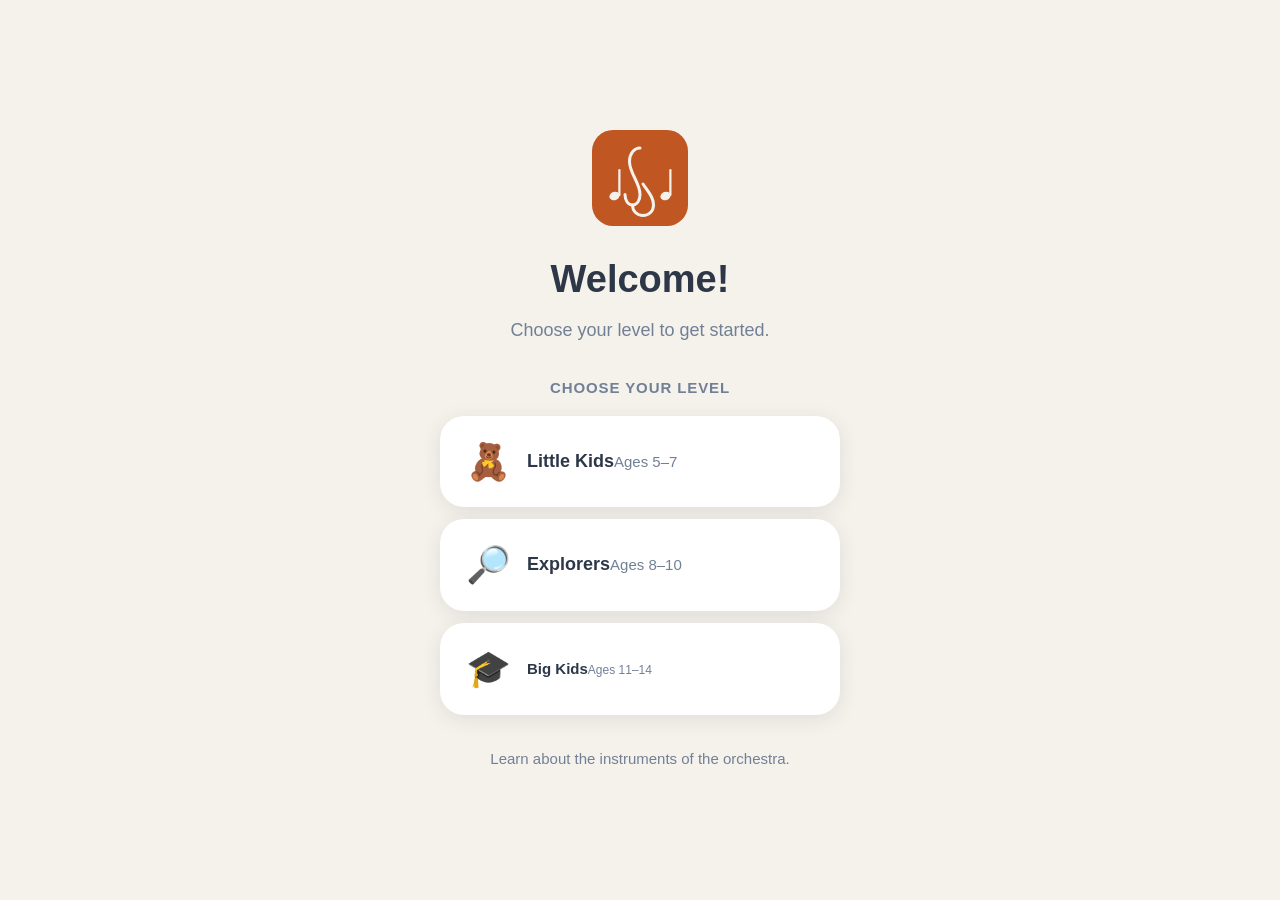
==== index.html @ b22132d3 "Initial Orchestrarium: K-8 orchestra instrument explorer Foundation scaffold plus Violin reference i" ====
<!DOCTYPE html>
<html lang="en" data-tier="1">
<head>
  <meta charset="UTF-8">
  <meta name="viewport" content="width=device-width, initial-scale=1.0, viewport-fit=cover">
  <title>Orchestrarium — Instruments of the Orchestra</title>
  <meta name="description" content="Learn about the instruments of the orchestra. Free, offline-first, for K-8 students.">
  <meta name="theme-color" content="#c05621">
  <link rel="manifest" href="manifest.json">
  <link rel="icon" type="image/svg+xml" href="icon.svg">
  <link rel="apple-touch-icon" href="icon.svg">
  <meta name="apple-mobile-web-app-capable" content="yes">
  <meta name="apple-mobile-web-app-status-bar-style" content="default">
  <meta name="apple-mobile-web-app-title" content="Orchestrarium">
  <link rel="stylesheet" href="css/styles.css">
  <script>
    // Pre-paint: apply saved tier + language before first frame to avoid flash
    (function () {
      try {
        var tier = localStorage.getItem('orchestrariumTier');
        if (tier === '2' || tier === '3') {
          document.documentElement.setAttribute('data-tier', tier);
        }
        var lang = localStorage.getItem('orchestrariumLang');
        if (lang === 'pt') document.documentElement.setAttribute('lang', 'pt-BR');
      } catch (e) { /* private mode etc. */ }
    })();
  </script>
</head>
<body>
  <div id="app" class="app"></div>
  <script src="js/i18n.js"></script>
  <script src="js/instruments.js"></script>
  <script src="js/graphics.js"></script>
  <script src="js/audio.js"></script>
  <script src="js/games.js"></script>
  <script src="js/app.js"></script>
  <script>
    if ('serviceWorker' in navigator) {
      navigator.serviceWorker.register('sw.js');
    }
  </script>
</body>
</html>
---- css/styles.css ----
/* ============================================================
   Orchestrarium — Design System
   Pauta warm paper palette + DK Eyewitness layout language
   ============================================================ */

/* --- Design Tokens --- */
:root {
  /* Pauta warm paper base */
  --bg-page: #f5f1eb;
  --bg-canvas: #ffffff;
  --bg-elevated: #fff;
  --bg-glass: rgba(245, 241, 235, 0.82);

  /* Pauta terracotta accent */
  --accent: #c05621;
  --accent-light: #e06850;
  --accent-dark: #9c4221;
  --accent-soft: rgba(192, 86, 33, 0.08);

  /* Text */
  --text: #2d3748;
  --text-muted: #718096;
  --text-faint: #a0aec0;

  /* Family colors (universal orchestral convention) */
  --family-strings: #3b82f6;
  --family-woodwinds: #84cc16;
  --family-brass: #f59e0b;
  --family-percussion: #ef4444;
  --family-other: #a855f7;

  /* Semantic */
  --success: #22c55e;
  --warning: #e6a817;
  --error: #e06850;
  --gold: #facc15;

  /* Spacing */
  --sp-1: 4px; --sp-2: 8px; --sp-3: 12px; --sp-4: 16px;
  --sp-5: 24px; --sp-6: 32px; --sp-7: 48px; --sp-8: 64px;

  /* Radii (Pauta bubbly) */
  --r-sm: 8px; --r-md: 16px; --r-lg: 22px; --r-pill: 9999px;

  /* Shadows */
  --shadow-sm: 0 2px 8px rgba(45, 55, 72, 0.06);
  --shadow-md: 0 4px 20px rgba(45, 55, 72, 0.10);
  --shadow-drop: 0 8px 24px rgba(45, 55, 72, 0.14);
  --shadow-lg: 0 12px 40px rgba(45, 55, 72, 0.16);

  /* DK annotation */
  --leader: var(--accent);
  --label-size: 11px;
  --label-tracking: 0.06em;

  /* Type scale (tier 2 default) */
  --fs-body: 16px;
  --fs-small: 13px;
  --fs-title: 22px;
  --fs-display: 32px;
  --fs-label: var(--label-size);

  /* Transitions */
  --ease-bounce: cubic-bezier(0.34, 1.56, 0.64, 1);
  --t-fast: 150ms;
  --t-med: 250ms;

  /* Diagram ink (SVG resolves from CSS vars) */
  --dg-ink: #2d3748;
  --dg-ink-dim: #718096;
  --dg-housing: #e8e2d9;
  --dg-housing-edge: #c4bdb3;
  --dg-open: #ffffff;
  --dg-accent: var(--accent);

  /* Layout */
  --app-max: 960px;
  --topbar-h: 56px;
}

/* Tier 1 — Little Kids: bigger everything */
[data-tier="1"] {
  --fs-body: 18px;
  --fs-small: 15px;
  --fs-title: 26px;
  --fs-display: 38px;
  --fs-label: 13px;
  --r-md: 18px;
  --r-lg: 24px;
}

/* Tier 3 — Big Kids: denser */
[data-tier="3"] {
  --fs-body: 15px;
  --fs-small: 12px;
  --fs-title: 20px;
  --fs-display: 28px;
  --fs-label: 10px;
}

/* --- Reset --- */
*, *::before, *::after { box-sizing: border-box; margin: 0; padding: 0; }
html { font-size: 16px; -webkit-text-size-adjust: 100%; }
body {
  font-family: -apple-system, 'SF Pro Text', 'Helvetica Neue', Arial, sans-serif;
  font-size: var(--fs-body);
  line-height: 1.55;
  color: var(--text);
  background: var(--bg-page);
  min-height: 100dvh;
  overflow-x: hidden;
}
img, svg { display: block; max-width: 100%; }
button { font: inherit; color: inherit; cursor: pointer; border: none; background: none; }
a { color: var(--accent); text-decoration: none; }
a:hover { text-decoration: underline; }
ul, ol { list-style: none; }

/* Focus */
:focus-visible {
  outline: 3px solid var(--accent);
  outline-offset: 2px;
  border-radius: 4px;
}

/* --- App Shell --- */
.app {
  min-height: 100dvh;
  display: flex;
  flex-direction: column;
}

/* --- Top Bar --- */
.topbar {
  position: sticky;
  top: 0;
  z-index: 100;
  height: var(--topbar-h);
  display: flex;
  align-items: center;
  gap: var(--sp-3);
  padding: 0 var(--sp-4);
  background: var(--bg-glass);
  backdrop-filter: blur(16px);
  -webkit-backdrop-filter: blur(16px);
  border-bottom: 1px solid rgba(45, 55, 72, 0.08);
}
.topbar-title {
  font-size: var(--fs-small);
  font-weight: 700;
  letter-spacing: var(--label-tracking);
  text-transform: uppercase;
  color: var(--accent);
  flex: 1;
  white-space: nowrap;
  overflow: hidden;
  text-overflow: ellipsis;
}
.topbar-back {
  width: 40px; height: 40px;
  display: grid; place-items: center;
  border-radius: var(--r-pill);
  color: var(--text);
  flex-shrink: 0;
}
.topbar-back:hover { background: var(--accent-soft); }
.topbar-action {
  width: 40px; height: 40px;
  display: grid; place-items: center;
  border-radius: var(--r-pill);
  color: var(--text-muted);
  flex-shrink: 0;
  font-size: 20px;
}
.topbar-action:hover { background: var(--accent-soft); color: var(--accent); }

/* --- Screen Container --- */
.screen {
  flex: 1;
  width: 100%;
  max-width: var(--app-max);
  margin: 0 auto;
  padding: var(--sp-5) var(--sp-4) var(--sp-7);
}

/* --- Welcome Screen --- */
.welcome {
  display: flex;
  flex-direction: column;
  align-items: center;
  justify-content: center;
  min-height: 100dvh;
  text-align: center;
  padding: var(--sp-5);
}
.welcome-logo {
  width: 96px; height: 96px;
  margin-bottom: var(--sp-5);
}
.welcome-title {
  font-size: var(--fs-display);
  font-weight: 800;
  color: var(--text);
  margin-bottom: var(--sp-2);
}
.welcome-sub {
  font-size: var(--fs-body);
  color: var(--text-muted);
  max-width: 380px;
  margin-bottom: var(--sp-6);
}
.welcome-tier-label {
  font-size: var(--fs-small);
  font-weight: 700;
  letter-spacing: var(--label-tracking);
  text-transform: uppercase;
  color: var(--text-muted);
  margin-bottom: var(--sp-4);
}

/* --- Tier Picker --- */
.tier-picker {
  display: flex;
  flex-direction: column;
  gap: var(--sp-3);
  width: 100%;
  max-width: 400px;
}
.tier-card {
  display: flex;
  align-items: center;
  gap: var(--sp-4);
  padding: var(--sp-4) var(--sp-5);
  background: var(--bg-canvas);
  border: 2px solid transparent;
  border-radius: var(--r-lg);
  box-shadow: var(--shadow-md);
  text-align: left;
  transition: border-color var(--t-fast), transform var(--t-fast) var(--ease-bounce);
}
.tier-card:hover {
  border-color: var(--accent);
  transform: translateY(-2px);
}
.tier-card-emoji {
  font-size: 36px;
  flex-shrink: 0;
}
.tier-card-body { flex: 1; }
.tier-card-name {
  font-size: var(--fs-body);
  font-weight: 700;
}
.tier-card-ages {
  font-size: var(--fs-small);
  color: var(--text-muted);
}

/* --- Home Screen --- */
.home-header {
  text-align: center;
  padding: var(--sp-5) 0 var(--sp-6);
}
.home-title {
  font-size: var(--fs-display);
  font-weight: 800;
  margin-bottom: var(--sp-1);
}
.home-sub {
  color: var(--text-muted);
  font-size: var(--fs-small);
}
.home-nav {
  display: flex;
  flex-direction: column;
  gap: var(--sp-4);
}
.nav-section-label {
  font-size: var(--fs-small);
  font-weight: 700;
  letter-spacing: var(--label-tracking);
  text-transform: uppercase;
  color: var(--text-muted);
  margin-bottom: var(--sp-2);
}
.nav-card {
  display: flex;
  align-items: center;
  gap: var(--sp-4);
  padding: var(--sp-4) var(--sp-5);
  background: var(--bg-canvas);
  border-radius: var(--r-lg);
  box-shadow: var(--shadow-sm);
  transition: transform var(--t-fast) var(--ease-bounce), box-shadow var(--t-fast);
}
.nav-card:hover {
  transform: translateY(-2px);
  box-shadow: var(--shadow-md);
}
.nav-card-icon {
  width: 48px; height: 48px;
  display: grid; place-items: center;
  border-radius: var(--r-md);
  font-size: 28px;
  flex-shrink: 0;
}
.nav-card-body { flex: 1; }
.nav-card-title {
  font-weight: 700;
  font-size: var(--fs-body);
}
.nav-card-desc {
  font-size: var(--fs-small);
  color: var(--text-muted);
}
.nav-card-badge {
  font-size: var(--fs-small);
  color: var(--text-faint);
  flex-shrink: 0;
}
.nav-card.locked {
  opacity: 0.55;
  pointer-events: none;
}
.nav-card.locked .nav-card-badge { color: var(--warning); }

/* --- Family Map --- */
.family-map {
  display: grid;
  grid-template-columns: 1fr 1fr;
  gap: var(--sp-4);
}
.family-tile {
  position: relative;
  display: flex;
  flex-direction: column;
  align-items: center;
  justify-content: center;
  gap: var(--sp-2);
  padding: var(--sp-5) var(--sp-3);
  background: var(--bg-canvas);
  border-radius: var(--r-lg);
  box-shadow: var(--shadow-sm);
  text-align: center;
  transition: transform var(--t-fast) var(--ease-bounce), box-shadow var(--t-fast);
  overflow: hidden;
}
.family-tile::before {
  content: '';
  position: absolute;
  top: 0; left: 0; right: 0;
  height: 4px;
  background: var(--family-color, var(--accent));
}
.family-tile:hover {
  transform: translateY(-3px);
  box-shadow: var(--shadow-md);
}
.family-tile-icon { font-size: 40px; }
.family-tile-name {
  font-weight: 700;
  font-size: var(--fs-body);
  color: var(--family-color, var(--text));
}
.family-tile-count {
  font-size: var(--fs-small);
  color: var(--text-muted);
}

/* --- Instrument Grid --- */
.instrument-grid {
  display: grid;
  grid-template-columns: repeat(auto-fill, minmax(140px, 1fr));
  gap: var(--sp-4);
}
.instrument-card {
  display: flex;
  flex-direction: column;
  align-items: center;
  gap: var(--sp-2);
  padding: var(--sp-4) var(--sp-3);
  background: var(--bg-canvas);
  border-radius: var(--r-md);
  box-shadow: var(--shadow-sm);
  text-align: center;
  transition: transform var(--t-fast) var(--ease-bounce), box-shadow var(--t-fast);
}
.instrument-card:hover {
  transform: translateY(-2px);
  box-shadow: var(--shadow-md);
}
.instrument-card-icon {
  width: 64px; height: 64px;
  display: grid; place-items: center;
}
.instrument-card-icon svg {
  width: 100%; height: 100%;
}
.instrument-card-name {
  font-weight: 600;
  font-size: var(--fs-small);
  color: var(--text);
}
.instrument-card-family {
  font-size: 10px;
  font-weight: 700;
  letter-spacing: var(--label-tracking);
  text-transform: uppercase;
  color: var(--family-color, var(--text-muted));
}

/* --- Instrument Detail (DK spread) --- */
.detail-spread {
  background: var(--bg-canvas);
  border-radius: var(--r-lg);
  box-shadow: var(--shadow-md);
  overflow: hidden;
  margin-bottom: var(--sp-5);
}
.detail-hero {
  position: relative;
  padding: var(--sp-5);
  display: flex;
  justify-content: center;
  background: var(--bg-canvas);
  min-height: 280px;
}
.detail-diagram {
  position: relative;
  width: 100%;
  max-width: 340px;
}
.detail-diagram svg {
  width: 100%;
  height: auto;
  filter: drop-shadow(0 6px 18px rgba(45, 55, 72, 0.12));
}

/* Hotspot overlay */
.hotspot-layer {
  position: absolute;
  inset: 0;
  pointer-events: none;
}
.hotspot {
  position: absolute;
  width: 28px; height: 28px;
  transform: translate(-50%, -50%);
  pointer-events: auto;
  display: grid;
  place-items: center;
  z-index: 2;
}
.hotspot-dot {
  width: 14px; height: 14px;
  border-radius: var(--r-pill);
  background: var(--accent);
  border: 2.5px solid #fff;
  box-shadow: 0 1px 6px rgba(0,0,0,0.25);
  transition: transform var(--t-fast) var(--ease-bounce);
}
.hotspot:hover .hotspot-dot,
.hotspot.active .hotspot-dot {
  transform: scale(1.4);
  background: var(--accent-dark);
}
.hotspot-num {
  position: absolute;
  top: -6px; right: -6px;
  width: 16px; height: 16px;
  border-radius: var(--r-pill);
  background: var(--text);
  color: #fff;
  font-size: 9px;
  font-weight: 700;
  display: grid;
  place-items: center;
  line-height: 1;
}

/* Leader line SVG (absolute, covers the diagram) */
.leader-svg {
  position: absolute;
  inset: 0;
  width: 100%;
  height: 100%;
  pointer-events: none;
  z-index: 1;
}
.leader-svg line {
  stroke: var(--leader);
  stroke-width: 1;
}
.leader-svg circle {
  fill: var(--leader);
}

/* Hotspot labels around the edges */
.hotspot-label {
  position: absolute;
  transform: translate(-50%, -50%);
  font-size: var(--fs-label);
  font-weight: 700;
  letter-spacing: var(--label-tracking);
  text-transform: uppercase;
  color: var(--text);
  background: var(--bg-canvas);
  padding: 2px 6px;
  border-radius: 4px;
  white-space: nowrap;
  pointer-events: none;
  z-index: 3;
}

/* Hotspot info card (shown on click/tap) */
.hotspot-info {
  position: fixed;
  bottom: 0; left: 0; right: 0;
  background: var(--bg-elevated);
  border-radius: var(--r-lg) var(--r-lg) 0 0;
  box-shadow: var(--shadow-lg);
  padding: var(--sp-5);
  z-index: 200;
  transform: translateY(100%);
  transition: transform var(--t-med) var(--ease-bounce);
}
.hotspot-info.open { transform: translateY(0); }
.hotspot-info-label {
  font-size: var(--fs-label);
  font-weight: 700;
  letter-spacing: var(--label-tracking);
  text-transform: uppercase;
  color: var(--accent);
  margin-bottom: var(--sp-2);
}
.hotspot-info-desc {
  font-size: var(--fs-body);
  line-height: 1.5;
  color: var(--text);
  margin-bottom: var(--sp-4);
}
.hotspot-info-close {
  position: absolute;
  top: var(--sp-3); right: var(--sp-3);
  width: 36px; height: 36px;
  display: grid; place-items: center;
  border-radius: var(--r-pill);
  color: var(--text-muted);
  font-size: 20px;
}
.hotspot-info-close:hover { background: var(--accent-soft); }

/* Numbered-dot fallback (mobile / Tier 1) */
.hotspot-list {
  display: flex;
  flex-direction: column;
  gap: var(--sp-2);
  padding: 0 var(--sp-4) var(--sp-4);
}
.hotspot-list-item {
  display: flex;
  align-items: flex-start;
  gap: var(--sp-3);
  padding: var(--sp-3);
  background: var(--bg-page);
  border-radius: var(--r-md);
  text-align: left;
  width: 100%;
}
.hotspot-list-num {
  width: 24px; height: 24px;
  border-radius: var(--r-pill);
  background: var(--accent);
  color: #fff;
  font-size: 12px;
  font-weight: 700;
  display: grid;
  place-items: center;
  flex-shrink: 0;
}
.hotspot-list-label {
  font-size: var(--fs-small);
  font-weight: 700;
  letter-spacing: var(--label-tracking);
  text-transform: uppercase;
  color: var(--text);
  margin-bottom: 2px;
}
.hotspot-list-desc {
  font-size: var(--fs-small);
  color: var(--text-muted);
  line-height: 1.4;
}

/* Detail body sections */
.detail-section {
  padding: var(--sp-4) var(--sp-5);
  border-top: 1px solid rgba(45, 55, 72, 0.06);
}
.detail-section-title {
  font-size: var(--fs-label);
  font-weight: 700;
  letter-spacing: var(--label-tracking);
  text-transform: uppercase;
  color: var(--text-muted);
  margin-bottom: var(--sp-3);
}

/* Audio buttons */
.audio-btn-row {
  display: flex;
  flex-direction: column;
  gap: var(--sp-3);
}
.audio-btn {
  display: flex;
  align-items: center;
  gap: var(--sp-3);
  padding: var(--sp-3) var(--sp-4);
  border-radius: var(--r-md);
  font-weight: 600;
  font-size: var(--fs-body);
  transition: transform var(--t-fast) var(--ease-bounce), opacity var(--t-fast);
  width: 100%;
  text-align: left;
}
.audio-btn:hover { transform: translateY(-1px); }
.audio-btn:active { transform: scale(0.98); }
.audio-btn.primary {
  background: var(--accent);
  color: #fff;
}
.audio-btn.secondary {
  background: var(--bg-page);
  color: var(--text);
  border: 1.5px solid rgba(45, 55, 72, 0.12);
}
.audio-btn-icon { font-size: 22px; flex-shrink: 0; }
.audio-btn.playing { opacity: 0.7; }

/* Fact nuggets */
.fact-nuggets {
  display: flex;
  flex-direction: column;
  gap: var(--sp-3);
}
.fact-nugget {
  padding: var(--sp-3) var(--sp-4);
  background: var(--bg-page);
  border-left: 3px solid var(--accent);
  border-radius: 0 var(--r-sm) var(--r-sm) 0;
  font-size: var(--fs-body);
  line-height: 1.5;
}
.fact-box {
  padding: var(--sp-4);
  background: var(--accent-soft);
  border-radius: var(--r-md);
  font-size: var(--fs-small);
  line-height: 1.5;
}
.fact-box-title {
  font-size: var(--fs-label);
  font-weight: 700;
  letter-spacing: var(--label-tracking);
  text-transform: uppercase;
  color: var(--accent);
  margin-bottom: var(--sp-2);
}

/* Size comparison */
.size-compare {
  display: flex;
  align-items: flex-end;
  gap: var(--sp-4);
  padding: var(--sp-4) 0;
}
.size-compare-item {
  display: flex;
  flex-direction: column;
  align-items: center;
  gap: var(--sp-2);
}
.size-compare-bar {
  width: 40px;
  background: var(--family-color, var(--accent));
  border-radius: var(--r-sm) var(--r-sm) 0 0;
  min-height: 8px;
}
.size-compare-label {
  font-size: 10px;
  font-weight: 600;
  color: var(--text-muted);
  text-align: center;
}
.size-compare-cm {
  font-size: var(--fs-small);
  font-weight: 700;
  color: var(--text);
}

/* Related instruments */
.related-row {
  display: flex;
  gap: var(--sp-3);
  overflow-x: auto;
  padding-bottom: var(--sp-2);
  -webkit-overflow-scrolling: touch;
}
.related-chip {
  display: flex;
  align-items: center;
  gap: var(--sp-2);
  padding: var(--sp-2) var(--sp-4);
  background: var(--bg-page);
  border-radius: var(--r-pill);
  font-size: var(--fs-small);
  font-weight: 600;
  white-space: nowrap;
  flex-shrink: 0;
  transition: background var(--t-fast);
}
.related-chip:hover { background: var(--accent-soft); }
.related-chip-icon { font-size: 20px; }

/* --- Tier badge --- */
.tier-badge {
  display: inline-flex;
  align-items: center;
  gap: 4px;
  padding: 2px 10px;
  border-radius: var(--r-pill);
  font-size: 11px;
  font-weight: 700;
  letter-spacing: 0.04em;
  text-transform: uppercase;
  background: var(--accent-soft);
  color: var(--accent);
}

/* --- Games section --- */
.games-grid {
  display: flex;
  flex-direction: column;
  gap: var(--sp-4);
}
.game-card {
  display: flex;
  align-items: center;
  gap: var(--sp-4);
  padding: var(--sp-4) var(--sp-5);
  background: var(--bg-canvas);
  border-radius: var(--r-lg);
  box-shadow: var(--shadow-sm);
  transition: transform var(--t-fast) var(--ease-bounce), box-shadow var(--t-fast);
}
.game-card:hover:not(.locked) {
  transform: translateY(-2px);
  box-shadow: var(--shadow-md);
}
.game-card.locked {
  opacity: 0.5;
}
.game-card.locked:hover { transform: none; box-shadow: var(--shadow-sm); }
.game-card-icon {
  width: 56px; height: 56px;
  display: grid; place-items: center;
  border-radius: var(--r-md);
  font-size: 32px;
  flex-shrink: 0;
  background: var(--bg-page);
}
.game-card-body { flex: 1; }
.game-card-title { font-weight: 700; font-size: var(--fs-body); }
.game-card-desc { font-size: var(--fs-small); color: var(--text-muted); }
.game-card-lock {
  font-size: var(--fs-small);
  color: var(--warning);
  flex-shrink: 0;
}

/* --- Glossary --- */
.glossary-list {
  display: flex;
  flex-direction: column;
  gap: var(--sp-3);
}
.glossary-item {
  padding: var(--sp-3) var(--sp-4);
  background: var(--bg-canvas);
  border-radius: var(--r-md);
  box-shadow: var(--shadow-sm);
}
.glossary-term {
  font-weight: 700;
  font-size: var(--fs-body);
  margin-bottom: 4px;
}
.glossary-def {
  font-size: var(--fs-small);
  color: var(--text-muted);
  line-height: 1.45;
}

/* --- Settings --- */
.settings-list {
  display: flex;
  flex-direction: column;
  gap: var(--sp-3);
}
.settings-item {
  display: flex;
  align-items: center;
  justify-content: space-between;
  gap: var(--sp-4);
  padding: var(--sp-4);
  background: var(--bg-canvas);
  border-radius: var(--r-md);
  box-shadow: var(--shadow-sm);
}
.settings-label { font-weight: 600; }
.settings-value {
  font-size: var(--fs-small);
  color: var(--text-muted);
}
.settings-select {
  padding: var(--sp-2) var(--sp-3);
  border: 1.5px solid rgba(45,55,72,0.15);
  border-radius: var(--r-sm);
  background: var(--bg-page);
  font-size: var(--fs-small);
  color: var(--text);
}

/* --- Bottom Sheet (mobile hotspot info) --- */
.sheet-overlay {
  position: fixed;
  inset: 0;
  background: rgba(45, 55, 72, 0.35);
  z-index: 190;
  opacity: 0;
  pointer-events: none;
  transition: opacity var(--t-med);
}
.sheet-overlay.open {
  opacity: 1;
  pointer-events: auto;
}

/* --- Toast --- */
.toast {
  position: fixed;
  bottom: var(--sp-5);
  left: 50%;
  transform: translateX(-50%) translateY(80px);
  background: var(--text);
  color: #fff;
  padding: var(--sp-3) var(--sp-5);
  border-radius: var(--r-pill);
  font-size: var(--fs-small);
  font-weight: 600;
  z-index: 300;
  opacity: 0;
  transition: transform var(--t-med) var(--ease-bounce), opacity var(--t-med);
  pointer-events: none;
  white-space: nowrap;
}
.toast.show {
  transform: translateX(-50%) translateY(0);
  opacity: 1;
}

/* --- Loading --- */
.loading {
  display: flex;
  flex-direction: column;
  align-items: center;
  justify-content: center;
  min-height: 100dvh;
  gap: var(--sp-4);
  color: var(--text-muted);
}
.loading-spinner {
  width: 40px; height: 40px;
  border: 3px solid var(--accent-soft);
  border-top-color: var(--accent);
  border-radius: var(--r-pill);
  animation: spin 0.8s linear infinite;
}
@keyframes spin { to { transform: rotate(360deg); } }

/* --- Credits page --- */
.credits-page {
  max-width: 640px;
  margin: 0 auto;
  padding: var(--sp-5);
}
.credits-page h1 {
  font-size: var(--fs-title);
  margin-bottom: var(--sp-4);
}
.credits-page h2 {
  font-size: var(--fs-body);
  font-weight: 700;
  margin: var(--sp-5) 0 var(--sp-2);
}
.credits-page p, .credits-page li {
  font-size: var(--fs-small);
  color: var(--text-muted);
  line-height: 1.5;
  margin-bottom: var(--sp-2);
}
.credits-page a { color: var(--accent); }

/* --- Game Play (in-game screens) --- */
.game-play {
  display: flex;
  flex-direction: column;
  gap: var(--sp-4);
  max-width: 560px;
  margin: 0 auto;
}
.game-progress {
  display: flex;
  justify-content: space-between;
  font-size: var(--fs-small);
  font-weight: 700;
  letter-spacing: var(--label-tracking);
  text-transform: uppercase;
  color: var(--text-muted);
}
.game-question {
  font-size: var(--fs-title);
  font-weight: 800;
  text-align: center;
  margin-top: var(--sp-3);
}
.game-play-audio {
  display: flex;
  align-items: center;
  justify-content: center;
  gap: var(--sp-3);
  padding: var(--sp-4) var(--sp-5);
  background: var(--accent);
  color: #fff;
  border-radius: var(--r-md);
  font-weight: 700;
  font-size: var(--fs-body);
  transition: transform var(--t-fast) var(--ease-bounce);
}
.game-play-audio.small { padding: var(--sp-2) var(--sp-4); }
.game-play-audio:active { transform: scale(0.97); }
.game-play-icon { font-size: 24px; }

/* Quiz choices */
.quiz-choices {
  display: grid;
  grid-template-columns: 1fr 1fr;
  gap: var(--sp-3);
}
.quiz-choice {
  display: flex;
  flex-direction: column;
  align-items: center;
  gap: var(--sp-2);
  padding: var(--sp-4) var(--sp-3);
  background: var(--bg-canvas);
  border: 2px solid transparent;
  border-radius: var(--r-md);
  box-shadow: var(--shadow-sm);
  font-weight: 600;
  font-size: var(--fs-small);
  text-align: center;
  transition: transform var(--t-fast) var(--ease-bounce), border-color var(--t-fast);
}
.quiz-choice:hover:not(:disabled) { transform: translateY(-2px); }
.quiz-choice.correct { border-color: var(--success); background: rgba(34, 197, 94, 0.1); }
.quiz-choice.wrong { border-color: var(--error); background: rgba(224, 104, 80, 0.1); }
.quiz-choice-icon { width: 40px; height: 40px; display: grid; place-items: center; }
.quiz-feedback {
  text-align: center;
  font-weight: 800;
  font-size: var(--fs-title);
}
.quiz-feedback.ok { color: var(--success); }
.quiz-feedback.no { color: var(--error); }

/* Game results */
.game-result {
  display: flex;
  flex-direction: column;
  align-items: center;
  gap: var(--sp-4);
  padding: var(--sp-6) var(--sp-4);
  text-align: center;
}
.game-result-stars { font-size: 48px; letter-spacing: 6px; color: var(--gold); }
.game-result-score { font-size: var(--fs-body); font-weight: 600; }
.game-newbest {
  font-weight: 800;
  color: var(--accent);
  font-size: var(--fs-body);
}
.game-bingo-word {
  font-size: 56px;
  font-weight: 900;
  color: var(--accent);
  letter-spacing: 0.04em;
}

/* Bingo */
.bingo-call {
  display: flex;
  align-items: center;
  justify-content: center;
  gap: var(--sp-3);
  font-weight: 700;
}
.bingo-card {
  display: grid;
  grid-template-columns: repeat(3, 1fr);
  gap: var(--sp-2);
}
.bingo-cell {
  display: flex;
  flex-direction: column;
  align-items: center;
  justify-content: center;
  gap: 4px;
  aspect-ratio: 1;
  padding: var(--sp-2);
  background: var(--bg-canvas);
  border: 2px solid rgba(45, 55, 72, 0.12);
  border-radius: var(--r-md);
  font-size: 10px;
  font-weight: 600;
  text-align: center;
  transition: transform var(--t-fast), background var(--t-fast), border-color var(--t-fast);
}
.bingo-cell.called { border-color: var(--accent); }
.bingo-cell.marked {
  background: var(--accent-soft);
  border-color: var(--accent);
}
.bingo-cell.marked .bingo-cell-icon { opacity: 0.65; }
.bingo-cell-icon { width: 34px; height: 34px; display: grid; place-items: center; }
.bingo-cell-name {
  white-space: nowrap;
  overflow: hidden;
  text-overflow: ellipsis;
  max-width: 100%;
}

/* Build the Orchestra */
.build-prompt {
  text-align: center;
  font-size: var(--fs-small);
  color: var(--text-muted);
}
.build-current {
  display: flex;
  align-items: center;
  justify-content: center;
  gap: var(--sp-3);
  padding: var(--sp-4);
  background: var(--bg-canvas);
  border-radius: var(--r-lg);
  box-shadow: var(--shadow-sm);
}
.build-current-icon { width: 44px; height: 44px; display: grid; place-items: center; }
.build-current-name { font-size: var(--fs-title); font-weight: 800; }
.build-sections {
  display: grid;
  grid-template-columns: 1fr 1fr;
  gap: var(--sp-3);
}
.build-section {
  display: flex;
  align-items: center;
  gap: var(--sp-2);
  padding: var(--sp-4);
  background: var(--bg-canvas);
  border: 2px solid rgba(45, 55, 72, 0.1);
  border-top: 4px solid var(--family-color, var(--accent));
  border-radius: var(--r-md);
  font-weight: 700;
  transition: transform var(--t-fast) var(--ease-bounce), border-color var(--t-fast);
}
.build-section:active { transform: scale(0.97); }
.build-section-emoji { font-size: 22px; }
.build-section-name { flex: 1; text-align: left; }
.build-section-count {
  min-width: 22px; height: 22px;
  display: grid; place-items: center;
  border-radius: var(--r-pill);
  background: var(--accent-soft);
  color: var(--accent);
  font-size: 11px;
  font-weight: 800;
}
.build-section.family-strings { --family-color: var(--family-strings); }
.build-section.family-woodwinds { --family-color: var(--family-woodwinds); }
.build-section.family-brass { --family-color: var(--family-brass); }
.build-section.family-percussion { --family-color: var(--family-percussion); }
.build-section.family-other { --family-color: var(--family-other); }

/* --- Responsive --- */
@media (min-width: 640px) {
  .family-map { grid-template-columns: repeat(4, 1fr); }
  .instrument-grid { grid-template-columns: repeat(auto-fill, minmax(160px, 1fr)); }
  .hotspot-info {
    left: 50%;
    right: auto;
    bottom: var(--sp-5);
    transform: translate(-50%, 120%);
    width: 90%;
    max-width: 480px;
    border-radius: var(--r-lg);
  }
  .hotspot-info.open { transform: translate(-50%, 0); }
  .audio-btn-row { flex-direction: row; }
  .audio-btn { width: auto; flex: 1; justify-content: center; }
}

@media (max-width: 480px) {
  .instrument-grid { grid-template-columns: repeat(2, 1fr); }
  .detail-hero { padding: var(--sp-4); min-height: 220px; }
}

/* --- Print --- */
@media print {
  .topbar, .hotspot-layer, .leader-svg, .audio-btn-row, .toast { display: none !important; }
  .screen { padding: 0; max-width: none; }
  .detail-spread { box-shadow: none; border: 1px solid #ddd; }
}

/* --- High Contrast --- */
@media (prefers-contrast: high) {
  :root {
    --text-muted: #4a5568;
    --text-faint: #718096;
  }
  .hotspot-dot { border-width: 3px; }
}

/* --- Reduced Motion --- */
@media (prefers-reduced-motion: reduce) {
  *, *::before, *::after {
    animation-duration: 0.01ms !important;
    transition-duration: 0.01ms !important;
  }
}
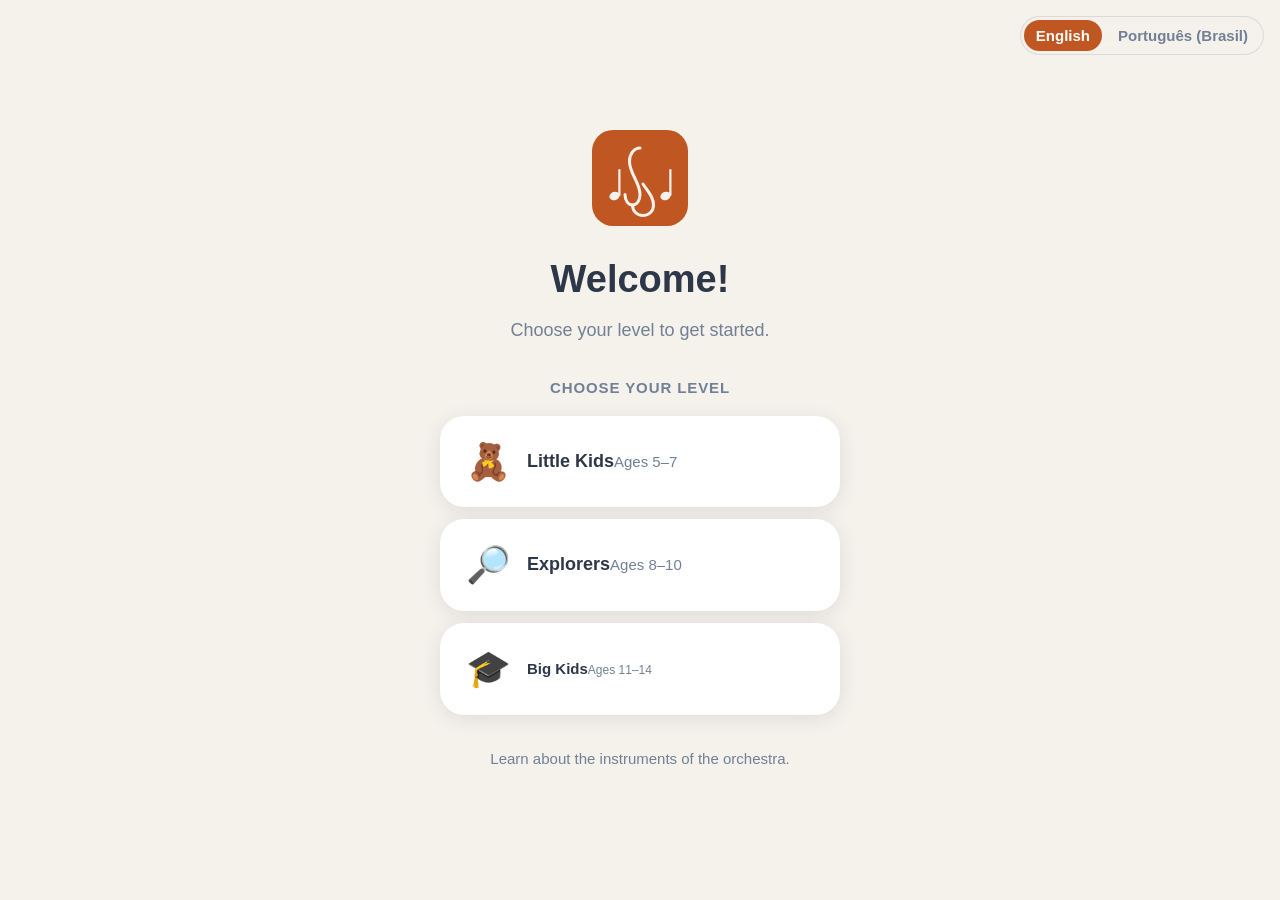
==== commit 68eb78c9: "Add hand-drawn illustrations for 14 instruments; tint detail hero by family" ====
--- a/index.html
+++ b/index.html
@@ -31,6 +31,7 @@
   <div id="app" class="app"></div>
   <script src="js/i18n.js"></script>
   <script src="js/instruments.js"></script>
+  <script src="js/drawings.js"></script>
   <script src="js/graphics.js"></script>
   <script src="js/audio.js"></script>
   <script src="js/games.js"></script>
--- a/css/styles.css
+++ b/css/styles.css
@@ -72,6 +72,22 @@
   --dg-housing-edge: #c4bdb3;
   --dg-open: #ffffff;
   --dg-accent: var(--accent);
+
+  /* Diagram material tones (realistic instrument bodies) */
+  --dg-wood: #c8965a;          /* warm spruce/maple top */
+  --dg-wood-dark: #9a6b34;     /* shaded spruce */
+  --dg-wood-edge: #6f4a1f;     /* outline of wooden bodies */
+  --dg-padauk: #8a4b32;        /* reddish bow/fittings wood */
+  --dg-brass: #d9a441;         /* polished brass */
+  --dg-brass-dark: #a3721f;    /* brass shadow */
+  --dg-brass-edge: #7a5215;    /* brass outline */
+  --dg-silver: #cfd6de;        /* nickel/silver keys, flute */
+  --dg-silver-dark: #9aa4b0;
+  --dg-silver-edge: #6b7480;
+  --dg-ebonite: #24272e;       /* clarinet/sax black body */
+  --dg-ebonite-edge: #111318;
+  --dg-skin: #e8c9a8;          /* drumhead / timpani head */
+  --dg-skin-edge: #b99a76;
 
   /* Layout */
   --app-max: 960px;
@@ -185,6 +201,7 @@
 
 /* --- Welcome Screen --- */
 .welcome {
+  position: relative;
   display: flex;
   flex-direction: column;
   align-items: center;
@@ -192,6 +209,31 @@
   min-height: 100dvh;
   text-align: center;
   padding: var(--sp-5);
+}
+.welcome-lang-toggle {
+  position: absolute;
+  top: var(--sp-4);
+  right: var(--sp-4);
+  display: flex;
+  gap: var(--sp-1);
+  padding: 3px;
+  border-radius: var(--r-pill);
+  background: var(--bg-glass);
+  border: 1.5px solid rgba(45, 55, 72, 0.12);
+  backdrop-filter: blur(8px);
+}
+.lang-pill {
+  padding: var(--sp-1) var(--sp-3);
+  border-radius: var(--r-pill);
+  font-size: var(--fs-small);
+  font-weight: 600;
+  color: var(--text-muted);
+  background: transparent;
+}
+.lang-pill:hover { color: var(--text); }
+.lang-pill.active {
+  background: var(--accent);
+  color: #fff;
 }
 .welcome-logo {
   width: 96px; height: 96px;
@@ -304,12 +346,15 @@
   font-size: 28px;
   flex-shrink: 0;
 }
-.nav-card-body { flex: 1; }
+.nav-card-body { flex: 1; min-width: 0; text-align: left; }
 .nav-card-title {
+  display: block;
   font-weight: 700;
   font-size: var(--fs-body);
 }
 .nav-card-desc {
+  display: block;
+  margin-top: 2px;
   font-size: var(--fs-small);
   color: var(--text-muted);
 }
@@ -423,6 +468,10 @@
   display: flex;
   justify-content: center;
   background: var(--bg-canvas);
+  background: linear-gradient(165deg,
+    color-mix(in srgb, var(--family-color, transparent) 26%, #fff) 0%,
+    color-mix(in srgb, var(--family-color, transparent) 8%, #fff) 100%),
+    var(--bg-canvas);
   min-height: 280px;
 }
 .detail-diagram {
@@ -637,6 +686,51 @@
 }
 .audio-btn-icon { font-size: 22px; flex-shrink: 0; }
 .audio-btn.playing { opacity: 0.7; }
+
+/* Orchestra mixer */
+.orchestra-mixer .mixer-hint {
+  margin: 0 0 var(--sp-4);
+  color: var(--text-muted);
+  font-size: var(--fs-small);
+  line-height: 1.5;
+}
+.mixer-tracks {
+  list-style: none;
+  margin: var(--sp-4) 0 0;
+  padding: 0;
+  display: grid;
+  grid-template-columns: repeat(2, 1fr);
+  gap: var(--sp-2);
+}
+.mixer-track { margin: 0; }
+.mixer-toggle {
+  display: flex;
+  align-items: center;
+  gap: var(--sp-2);
+  width: 100%;
+  padding: var(--sp-2) var(--sp-3);
+  border-radius: var(--r-sm);
+  font-size: var(--fs-small);
+  font-weight: 600;
+  color: var(--text);
+  background: var(--bg-page);
+  border: 1.5px solid rgba(45, 55, 72, 0.12);
+  text-align: left;
+}
+.mixer-toggle:hover { transform: translateY(-1px); }
+.mixer-toggle:active { transform: scale(0.98); }
+.mixer-dot {
+  width: 10px;
+  height: 10px;
+  border-radius: var(--r-pill);
+  background: var(--accent);
+  flex-shrink: 0;
+}
+.mixer-track.muted .mixer-toggle {
+  opacity: 0.5;
+  text-decoration: line-through;
+}
+.mixer-track.muted .mixer-dot { background: var(--text-faint); }
 
 /* Fact nuggets */
 .fact-nuggets {
